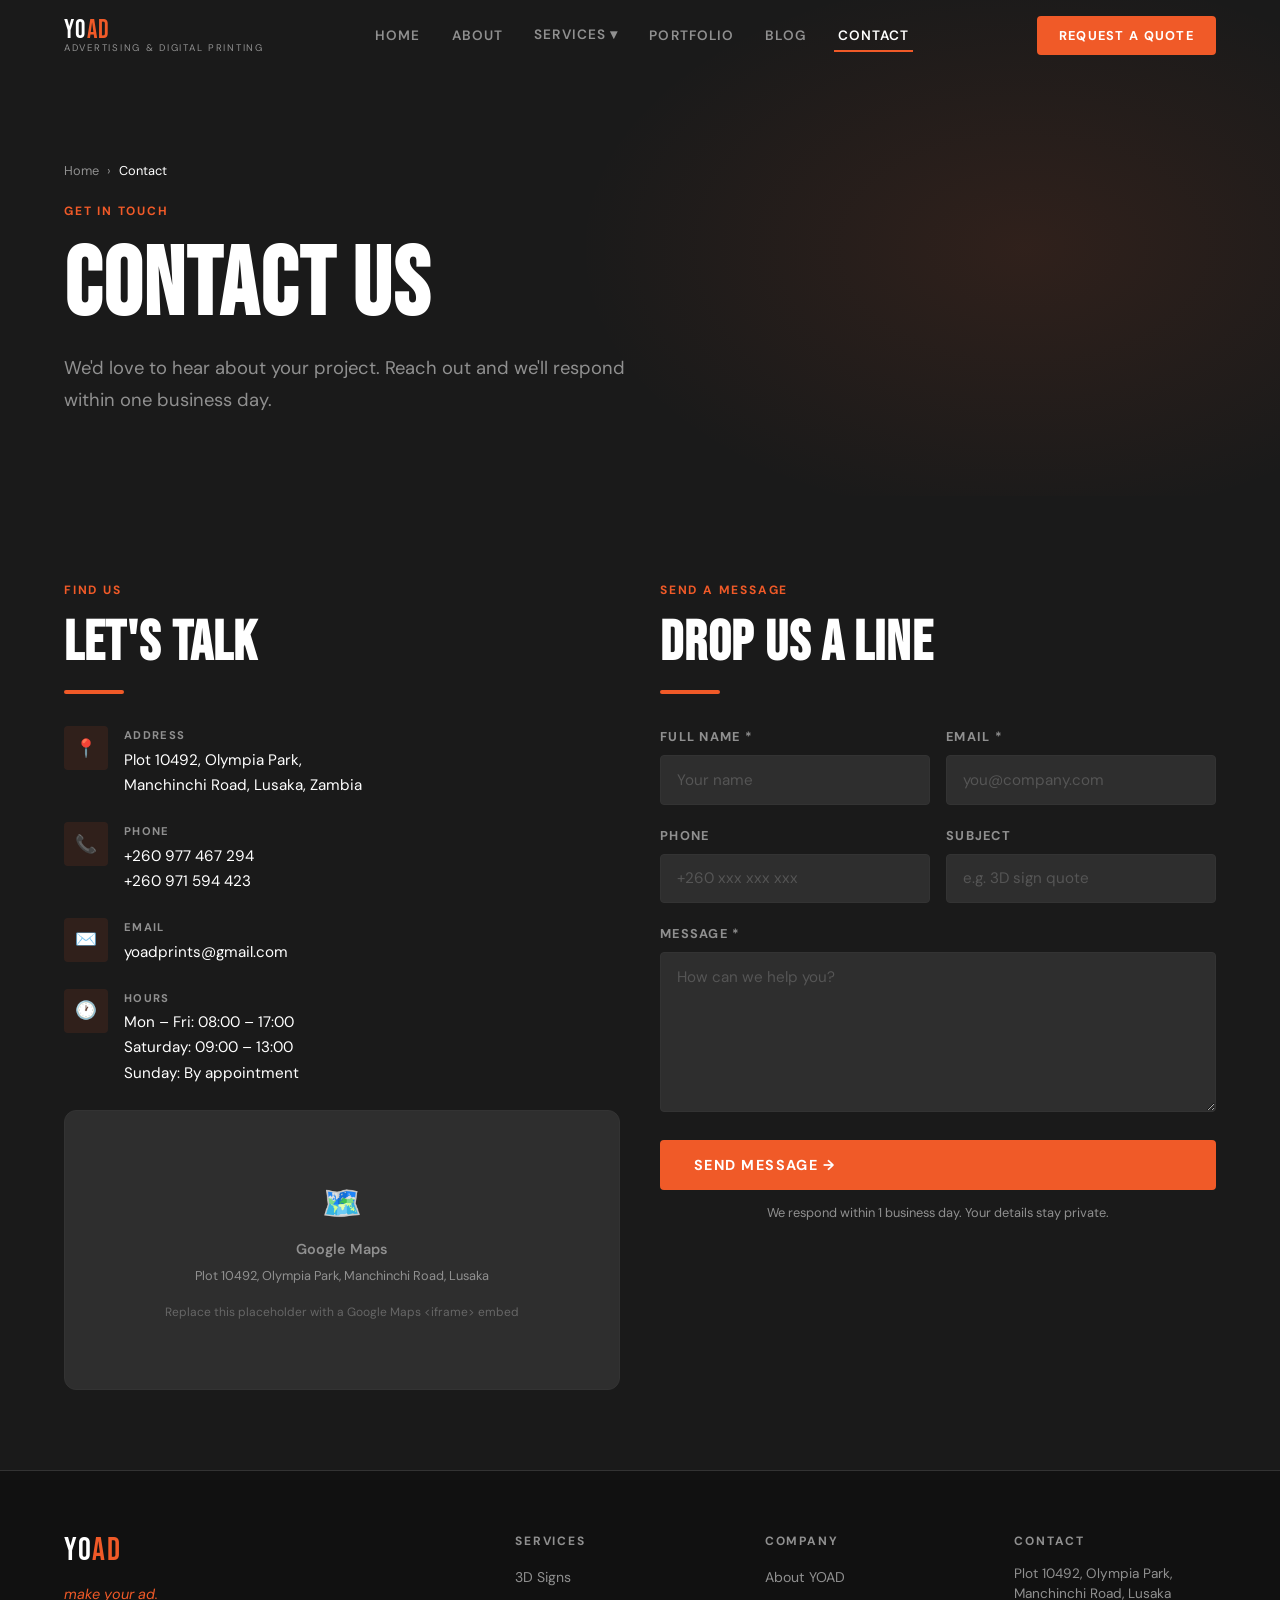
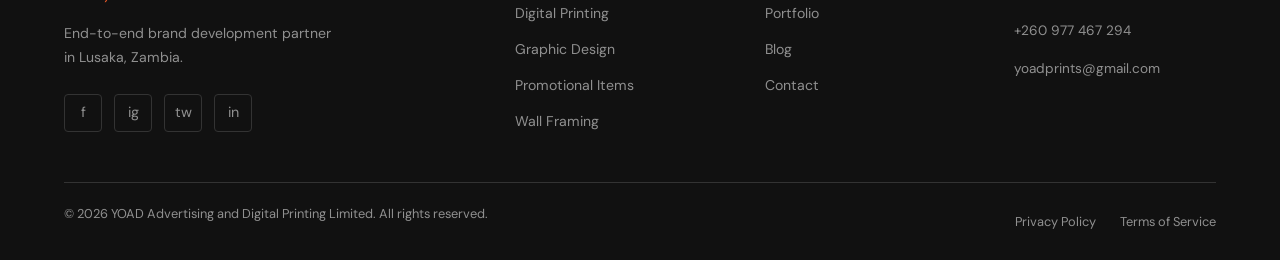
==== contact.html @ f0944f30 "Add files via upload" ====
<!DOCTYPE html>
<html lang="en">
<head>
  <meta charset="UTF-8" />
  <meta name="viewport" content="width=device-width, initial-scale=1.0" />
  <title>Contact YOAD | Advertising & Digital Printing | Lusaka</title>
  <meta name="description" content="Get in touch with YOAD Advertising & Digital Printing. Visit us at Plot 10492, Olympia Park, Manchinchi Road, Lusaka or call +260 977 467 294." />
  <link rel="canonical" href="https://yoad.co.zm/contact.html" />
  <link rel="preconnect" href="https://fonts.googleapis.com" />
  <link rel="preconnect" href="https://fonts.gstatic.com" crossorigin />
  <link href="https://fonts.googleapis.com/css2?family=Bebas+Neue&family=DM+Sans:ital,opsz,wght@0,9..40,300;0,9..40,400;0,9..40,500;0,9..40,700&display=swap" rel="stylesheet" />
  <link rel="stylesheet" href="css/styles.css" />
</head>
<body>
  <a class="skip-link" href="#main-content">Skip to main content</a>

  <header role="banner">
    <nav class="navbar" aria-label="Main navigation">
      <div class="container navbar__inner">
        <a href="index.html" class="navbar__logo" aria-label="YOAD home">
          <span class="navbar__logo-name">YO<span>AD</span></span>
          <span class="navbar__logo-sub">Advertising &amp; Digital Printing</span>
        </a>
        <ul class="navbar__nav" role="list">
          <li><a href="index.html">Home</a></li><li><a href="about.html">About</a></li>
          <li class="nav-dropdown"><a href="services/index.html" class="nav-dropdown__trigger">Services ▾</a>
            <ul class="nav-dropdown__menu" role="list">
              <li><a href="services/3d-signs.html">3D &amp; Indoor/Outdoor Signs</a></li>
              <li><a href="services/digital-printing.html">Digital Printing</a></li>
              <li><a href="services/graphic-design.html">Graphic Design</a></li>
              <li><a href="services/promotional-items.html">Promotional Items</a></li>
              <li><a href="services/wall-framing.html">Wall Framing</a></li>
              <li><a href="services/video-photography.html">Video &amp; Photography</a></li>
              <li><a href="services/website-design.html">Website Design</a></li>
            </ul>
          </li>
          <li><a href="portfolio.html">Portfolio</a></li>
          <li><a href="blog/index.html">Blog</a></li>
          <li><a href="contact.html" class="active">Contact</a></li>
        </ul>
        <div class="navbar__cta"><button class="btn btn-primary btn-sm" data-modal-open>Request a Quote</button></div>
        <button class="navbar__hamburger" aria-label="Open menu" aria-expanded="false"><span></span><span></span><span></span></button>
      </div>
    </nav>
    <nav class="navbar__mobile" aria-label="Mobile navigation">
      <p class="sub-label">Pages</p>
      <a href="index.html">Home</a><a href="about.html">About</a>
      <a href="services/index.html">Services</a><a href="portfolio.html">Portfolio</a>
      <a href="blog/index.html">Blog</a><a href="contact.html">Contact</a>
      <p class="sub-label">Contact</p>
      <a href="tel:+260977467294">+260 977 467 294</a>
      <a href="mailto:yoadprints@gmail.com">yoadprints@gmail.com</a>
    </nav>
  </header>

  <main id="main-content">
    <section class="page-hero" aria-label="Contact page hero">
      <div class="container page-hero__content">
        <nav class="breadcrumb" aria-label="Breadcrumb">
          <a href="index.html">Home</a><span>›</span><span class="current">Contact</span>
        </nav>
        <p class="section-label anim-fade-up">Get In Touch</p>
        <h1 class="anim-fade-up anim-delay-1">Contact Us</h1>
        <p class="lead anim-fade-up anim-delay-2">We'd love to hear about your project. Reach out and we'll respond within one business day.</p>
      </div>
    </section>

    <section class="section" aria-label="Contact details and form">
      <div class="container">
        <div class="grid-2 gap-lg">

          <!-- Contact Info -->
          <div>
            <p class="section-label" data-reveal>Find Us</p>
            <h2 data-reveal data-reveal-delay="1">Let's Talk</h2>
            <div class="accent-line" data-reveal data-reveal-delay="2"></div>

            <div data-reveal data-reveal-delay="2">
              <div class="contact-info-item">
                <div class="contact-info-item__icon" aria-hidden="true">📍</div>
                <div class="contact-info-item__body">
                  <p class="contact-info-item__label">Address</p>
                  <p class="contact-info-item__value">
                    Plot 10492, Olympia Park,<br/>
                    Manchinchi Road, Lusaka, Zambia
                  </p>
                </div>
              </div>

              <div class="contact-info-item">
                <div class="contact-info-item__icon" aria-hidden="true">📞</div>
                <div class="contact-info-item__body">
                  <p class="contact-info-item__label">Phone</p>
                  <p class="contact-info-item__value">
                    <a href="tel:+260977467294">+260 977 467 294</a><br/>
                    <a href="tel:+260971594423">+260 971 594 423</a>
                  </p>
                </div>
              </div>

              <div class="contact-info-item">
                <div class="contact-info-item__icon" aria-hidden="true">✉️</div>
                <div class="contact-info-item__body">
                  <p class="contact-info-item__label">Email</p>
                  <p class="contact-info-item__value">
                    <a href="mailto:yoadprints@gmail.com">yoadprints@gmail.com</a>
                  </p>
                </div>
              </div>

              <div class="contact-info-item">
                <div class="contact-info-item__icon" aria-hidden="true">🕐</div>
                <div class="contact-info-item__body">
                  <p class="contact-info-item__label">Hours</p>
                  <p class="contact-info-item__value">
                    Mon – Fri: 08:00 – 17:00<br/>
                    Saturday: 09:00 – 13:00<br/>
                    Sunday: By appointment
                  </p>
                </div>
              </div>
            </div>

            <!-- Map placeholder -->
            <div class="map-placeholder" data-reveal data-reveal-delay="3" role="img" aria-label="Map showing YOAD location at Plot 10492, Olympia Park, Manchinchi Road, Lusaka">
              <div>
                <p style="font-size:2rem; margin-bottom:0.5rem;">🗺️</p>
                <p style="font-weight:600; margin-bottom:0.25rem;">Google Maps</p>
                <p style="font-size:0.8rem;">Plot 10492, Olympia Park, Manchinchi Road, Lusaka</p>
                <p style="font-size:0.75rem; margin-top:0.75rem; color:#666;">
                  <!-- Replace this div with a Google Maps embed iframe:<br/>
                  Go to maps.google.com → Search the address → Share → Embed a map → Copy iframe code -->
                  Replace this placeholder with a Google Maps &lt;iframe&gt; embed
                </p>
              </div>
            </div>
          </div>

          <!-- Contact Form -->
          <div>
            <p class="section-label" data-reveal>Send a Message</p>
            <h2 data-reveal data-reveal-delay="1">Drop Us a Line</h2>
            <div class="accent-line" data-reveal data-reveal-delay="2"></div>

            <div data-reveal data-reveal-delay="2">
              <!-- Netlify hidden form for detection -->
              <form name="contact" netlify netlify-honeypot="bot-field" hidden>
                <input name="name" /><input name="email" /><input name="phone" />
                <input name="subject" /><textarea name="message"></textarea>
              </form>

              <form data-netlify-form action="/" method="POST">
                <input type="hidden" name="form-name" value="contact" />
                <div class="honeypot" aria-hidden="true">
                  <label>Don't fill this: <input name="bot-field" tabindex="-1" /></label>
                </div>

                <div class="form-row">
                  <div class="form-group">
                    <label class="form-label" for="c-name">Full Name *</label>
                    <input class="form-control" type="text" id="c-name" name="name" required placeholder="Your name" autocomplete="name" />
                  </div>
                  <div class="form-group">
                    <label class="form-label" for="c-email">Email *</label>
                    <input class="form-control" type="email" id="c-email" name="email" required placeholder="you@company.com" autocomplete="email" />
                  </div>
                </div>

                <div class="form-row">
                  <div class="form-group">
                    <label class="form-label" for="c-phone">Phone</label>
                    <input class="form-control" type="tel" id="c-phone" name="phone" placeholder="+260 xxx xxx xxx" autocomplete="tel" />
                  </div>
                  <div class="form-group">
                    <label class="form-label" for="c-subject">Subject</label>
                    <input class="form-control" type="text" id="c-subject" name="subject" placeholder="e.g. 3D sign quote" />
                  </div>
                </div>

                <div class="form-group">
                  <label class="form-label" for="c-message">Message *</label>
                  <textarea class="form-control" id="c-message" name="message" required placeholder="How can we help you?" style="min-height:160px;"></textarea>
                </div>

                <button type="submit" class="btn btn-primary" style="width:100%;">Send Message →</button>
                <p class="form-note" style="text-align:center; margin-top:0.75rem;">We respond within 1 business day. Your details stay private.</p>
              </form>

              <div class="form-success" role="alert">
                <p style="font-size:2rem; margin-bottom:0.5rem;">✅</p>
                <h3>Message sent!</h3>
                <p>Thank you for reaching out — we'll reply within one business day.</p>
              </div>
            </div>
          </div>

        </div>
      </div>
    </section>
  </main>

  <footer class="footer" role="contentinfo">
    <div class="container">
      <div class="footer__grid">
        <div class="footer__brand">
          <p class="footer__brand-name">YO<span>AD</span></p>
          <p class="footer__tagline">make your ad.</p>
          <p class="footer__desc">End-to-end brand development partner in Lusaka, Zambia.</p>
          <div class="footer__social">
            <a href="https://facebook.com/yoadprints" aria-label="Facebook" target="_blank" rel="noopener">f</a>
            <a href="https://instagram.com/yoadprints" aria-label="Instagram" target="_blank" rel="noopener">ig</a>
            <a href="https://twitter.com/yoadprints" aria-label="Twitter" target="_blank" rel="noopener">tw</a>
            <a href="https://linkedin.com/company/yoad-advertising" aria-label="LinkedIn" target="_blank" rel="noopener">in</a>
          </div>
        </div>
        <div class="footer__col"><h4>Services</h4><ul role="list">
          <li><a href="services/3d-signs.html">3D Signs</a></li>
          <li><a href="services/digital-printing.html">Digital Printing</a></li>
          <li><a href="services/graphic-design.html">Graphic Design</a></li>
          <li><a href="services/promotional-items.html">Promotional Items</a></li>
          <li><a href="services/wall-framing.html">Wall Framing</a></li>
        </ul></div>
        <div class="footer__col"><h4>Company</h4><ul role="list">
          <li><a href="about.html">About YOAD</a></li>
          <li><a href="portfolio.html">Portfolio</a></li>
          <li><a href="blog/index.html">Blog</a></li>
          <li><a href="contact.html">Contact</a></li>
        </ul></div>
        <div class="footer__col"><h4>Contact</h4><ul role="list" style="gap:0.75rem;">
          <li style="color:var(--muted); font-size:0.85rem; line-height:1.5;">Plot 10492, Olympia Park,<br/>Manchinchi Road, Lusaka</li>
          <li><a href="tel:+260977467294" style="color:var(--muted); font-size:0.85rem;">+260 977 467 294</a></li>
          <li><a href="mailto:yoadprints@gmail.com" style="color:var(--muted); font-size:0.85rem;">yoadprints@gmail.com</a></li>
        </ul></div>
      </div>
      <div class="footer__bottom">
        <p>&copy; <span id="year"></span> YOAD Advertising and Digital Printing Limited. All rights reserved.</p>
        <div class="footer__bottom-links">
          <a href="privacy.html">Privacy Policy</a>
          <a href="terms.html">Terms of Service</a>
        </div>
      </div>
    </div>
  </footer>

  <!-- Quote Modal -->
  <div class="modal-overlay" role="dialog" aria-modal="true" aria-labelledby="modal-title" aria-hidden="true">
    <div class="modal">
      <button class="modal__close" data-modal-close aria-label="Close">✕</button>
      <p class="section-label">Get Started</p>
      <h2 id="modal-title">Request a Quote</h2>
      <form name="quote-request" netlify netlify-honeypot="bot-field" hidden>
        <input name="name" /><input name="email" /><input name="service" /><textarea name="message"></textarea>
      </form>
      <form data-netlify-form action="/" method="POST">
        <input type="hidden" name="form-name" value="quote-request" />
        <div class="honeypot" aria-hidden="true"><label>Don't fill: <input name="bot-field" tabindex="-1" /></label></div>
        <div class="form-row">
          <div class="form-group"><label class="form-label" for="q-name">Name *</label><input class="form-control" type="text" id="q-name" name="name" required /></div>
          <div class="form-group"><label class="form-label" for="q-email">Email *</label><input class="form-control" type="email" id="q-email" name="email" required /></div>
        </div>
        <div class="form-group"><label class="form-label" for="q-service">Service *</label>
          <select class="form-control" id="q-service" name="service" required>
            <option value="">Select…</option>
            <option>3D Signs</option><option>Digital Printing</option>
            <option>Graphic Design</option><option>Promotional Items</option>
            <option>Wall Framing</option><option>Video &amp; Photography</option>
            <option>Website Design</option><option>Multiple / Not sure</option>
          </select>
        </div>
        <div class="form-group"><label class="form-label" for="q-msg">Details *</label><textarea class="form-control" id="q-msg" name="message" required></textarea></div>
        <button type="submit" class="btn btn-primary" style="width:100%;">Send →</button>
      </form>
      <div class="form-success" role="alert"><p style="font-size:2rem;">✅</p><h3>Sent!</h3><p>We'll respond within one business day.</p></div>
    </div>
  </div>

  <a class="phone-cta-bar" href="tel:+260977467294" aria-label="Call YOAD">📞 +260 977 467 294</a>
  <script>document.getElementById('year').textContent = new Date().getFullYear();</script>
  <script src="js/main.js" defer></script>
</body>
</html>
---- css/styles.css ----
/* =============================================================
   YOAD Advertising & Digital Printing — styles.css
   ---------------------------------------------------------------
   STYLE GUIDE
   Colors:
     --charcoal:   #1A1A1A  (primary dark background)
     --graphite:   #2A2A2A  (card / section backgrounds)
     --orange:     #F05A28  (brand accent — CTAs, highlights)
     --orange-lt:  #FF7A47  (hover state)
     --cream:      #F7F4EF  (light background sections)
     --white:      #FFFFFF
     --muted:      #888888  (secondary text)
     --border:     #333333  (subtle borders)

   Fonts:
     Display / Headings : 'Bebas Neue'  (bold, impactful)
     Body               : 'DM Sans'    (clean, readable)

   Spacing scale (rem):
     xs  0.25   sm  0.5   md  1   lg  1.5   xl  2.5   2xl  4   3xl  6

   Buttons:
     .btn-primary  → orange fill, white text, uppercase
     .btn-outline  → transparent, orange border/text
     .btn-ghost    → no border, underline on hover

   Breakpoints:
     mobile   < 768px
     tablet   768px – 1024px
     desktop  > 1024px
   ============================================================= */

/* 1. CSS VARIABLES & RESET
   ============================================================= */
:root {
  --charcoal: #1A1A1A;
  --graphite: #242424;
  --graphite-lt: #2E2E2E;
  --orange: #F05A28;
  --orange-lt: #FF7A47;
  --orange-dk: #C8451C;
  --cream: #F7F4EF;
  --white: #FFFFFF;
  --muted: #909090;
  --border: #333333;
  --text: #E8E8E8;
  --text-dk: #1A1A1A;

  --font-display: 'Bebas Neue', 'Arial Black', sans-serif;
  --font-body: 'DM Sans', 'Helvetica Neue', Arial, sans-serif;

  --radius: 4px;
  --radius-lg: 12px;
  --transition: 0.22s ease;
  --shadow: 0 4px 24px rgba(0,0,0,0.35);
  --shadow-orange: 0 4px 20px rgba(240,90,40,0.3);

  --container: 1200px;
  --gap: 1.5rem;
}

*, *::before, *::after { box-sizing: border-box; margin: 0; padding: 0; }
html { scroll-behavior: smooth; font-size: 16px; }
body {
  font-family: var(--font-body);
  background: var(--charcoal);
  color: var(--text);
  line-height: 1.65;
  overflow-x: hidden;
}
img { display: block; max-width: 100%; height: auto; }
a { color: inherit; text-decoration: none; }
ul { list-style: none; }
button { cursor: pointer; font-family: var(--font-body); border: none; background: none; }
input, textarea, select { font-family: var(--font-body); }

/* 2. SKIP LINK (Accessibility)
   ============================================================= */
.skip-link {
  position: absolute;
  top: -100%;
  left: 1rem;
  background: var(--orange);
  color: var(--white);
  padding: 0.5rem 1rem;
  border-radius: var(--radius);
  font-weight: 700;
  z-index: 9999;
  transition: top 0.2s;
}
.skip-link:focus { top: 1rem; }

/* 3. TYPOGRAPHY
   ============================================================= */
h1, h2, h3, h4, h5, h6 {
  font-family: var(--font-display);
  line-height: 1.1;
  letter-spacing: 0.02em;
  color: var(--white);
}
h1 { font-size: clamp(3rem, 8vw, 6rem); }
h2 { font-size: clamp(2rem, 5vw, 3.5rem); }
h3 { font-size: clamp(1.4rem, 3vw, 2rem); }
h4 { font-size: 1.25rem; }
p { margin-bottom: 1rem; }
p:last-child { margin-bottom: 0; }
.text-orange { color: var(--orange); }
.text-muted { color: var(--muted); }
.text-cream { color: var(--cream); }
.uppercase { text-transform: uppercase; }
.lead { font-size: 1.15rem; line-height: 1.75; color: var(--muted); }

/* Section label */
.section-label {
  display: inline-block;
  font-family: var(--font-body);
  font-size: 0.75rem;
  font-weight: 700;
  text-transform: uppercase;
  letter-spacing: 0.15em;
  color: var(--orange);
  margin-bottom: 0.75rem;
}

/* 4. LAYOUT
   ============================================================= */
.container {
  max-width: var(--container);
  margin: 0 auto;
  padding: 0 1.5rem;
}
.section { padding: 5rem 0; }
.section--cream {
  background: var(--cream);
  color: var(--text-dk);
}
.section--cream h2,
.section--cream h3,
.section--cream h4,
.section--cream .section-label { color: var(--text-dk); }
.section--cream .section-label { color: var(--orange-dk); }
.section--cream .text-muted { color: #555; }
.section--graphite { background: var(--graphite); }
.section--dark { background: #111; }

.grid-2 { display: grid; grid-template-columns: 1fr 1fr; gap: var(--gap); }
.grid-3 { display: grid; grid-template-columns: repeat(3, 1fr); gap: var(--gap); }
.grid-4 { display: grid; grid-template-columns: repeat(4, 1fr); gap: var(--gap); }
.flex { display: flex; }
.flex-center { align-items: center; justify-content: center; }
.flex-between { align-items: center; justify-content: space-between; }
.flex-wrap { flex-wrap: wrap; }
.gap-sm { gap: 0.75rem; }
.gap { gap: 1.5rem; }
.gap-lg { gap: 2.5rem; }
.mt-sm { margin-top: 0.5rem; }
.mt { margin-top: 1rem; }
.mt-lg { margin-top: 2rem; }
.mb-lg { margin-bottom: 2rem; }
.text-center { text-align: center; }

/* 5. BUTTONS
   ============================================================= */
.btn {
  display: inline-flex;
  align-items: center;
  gap: 0.5rem;
  padding: 0.85rem 2rem;
  font-family: var(--font-body);
  font-size: 0.9rem;
  font-weight: 700;
  text-transform: uppercase;
  letter-spacing: 0.1em;
  border-radius: var(--radius);
  transition: all var(--transition);
  cursor: pointer;
  white-space: nowrap;
}
.btn:focus-visible {
  outline: 3px solid var(--orange);
  outline-offset: 3px;
}
.btn-primary {
  background: var(--orange);
  color: var(--white);
  border: 2px solid var(--orange);
}
.btn-primary:hover {
  background: var(--orange-lt);
  border-color: var(--orange-lt);
  transform: translateY(-2px);
  box-shadow: var(--shadow-orange);
}
.btn-outline {
  background: transparent;
  color: var(--white);
  border: 2px solid rgba(255,255,255,0.4);
}
.btn-outline:hover {
  border-color: var(--orange);
  color: var(--orange);
}
.btn-outline-orange {
  background: transparent;
  color: var(--orange);
  border: 2px solid var(--orange);
}
.btn-outline-orange:hover {
  background: var(--orange);
  color: var(--white);
}
.btn-ghost {
  background: transparent;
  color: var(--muted);
  border: 2px solid transparent;
  padding-left: 0;
}
.btn-ghost:hover { color: var(--white); }
.btn-sm { padding: 0.55rem 1.25rem; font-size: 0.8rem; }
.btn-lg { padding: 1.1rem 2.5rem; font-size: 1rem; }

/* 6. NAVBAR
   ============================================================= */
.navbar {
  position: fixed;
  top: 0; left: 0; right: 0;
  z-index: 1000;
  padding: 1rem 0;
  transition: background var(--transition), padding var(--transition), box-shadow var(--transition);
}
.navbar.scrolled {
  background: rgba(26,26,26,0.97);
  padding: 0.65rem 0;
  box-shadow: 0 2px 20px rgba(0,0,0,0.5);
  backdrop-filter: blur(10px);
}
.navbar__inner {
  display: flex;
  align-items: center;
  justify-content: space-between;
}
.navbar__logo {
  display: flex;
  flex-direction: column;
  line-height: 1;
}
.navbar__logo-name {
  font-family: var(--font-display);
  font-size: 1.6rem;
  letter-spacing: 0.05em;
  color: var(--white);
}
.navbar__logo-name span { color: var(--orange); }
.navbar__logo-sub {
  font-size: 0.6rem;
  letter-spacing: 0.18em;
  text-transform: uppercase;
  color: var(--muted);
}
.navbar__nav {
  display: flex;
  align-items: center;
  gap: 0.25rem;
}
.navbar__nav a {
  padding: 0.5rem 0.85rem;
  font-size: 0.85rem;
  font-weight: 600;
  text-transform: uppercase;
  letter-spacing: 0.08em;
  color: var(--muted);
  border-radius: var(--radius);
  transition: color var(--transition);
  position: relative;
}
.navbar__nav a::after {
  content: '';
  position: absolute;
  bottom: 0; left: 50%;
  width: 0; height: 2px;
  background: var(--orange);
  transition: width var(--transition), left var(--transition);
}
.navbar__nav a:hover, .navbar__nav a.active {
  color: var(--white);
}
.navbar__nav a:hover::after, .navbar__nav a.active::after {
  width: 80%; left: 10%;
}
/* Dropdown */
.nav-dropdown { position: relative; }
.nav-dropdown__trigger { display: flex; align-items: center; gap: 0.3rem; }
.nav-dropdown__menu {
  position: absolute;
  top: calc(100% + 0.75rem);
  left: 50%;
  transform: translateX(-50%);
  min-width: 220px;
  background: var(--graphite);
  border: 1px solid var(--border);
  border-radius: var(--radius-lg);
  padding: 0.5rem;
  opacity: 0;
  pointer-events: none;
  transition: opacity var(--transition), transform var(--transition);
  transform: translateX(-50%) translateY(-8px);
  box-shadow: var(--shadow);
}
.nav-dropdown:hover .nav-dropdown__menu,
.nav-dropdown:focus-within .nav-dropdown__menu {
  opacity: 1;
  pointer-events: all;
  transform: translateX(-50%) translateY(0);
}
.nav-dropdown__menu a {
  display: block;
  padding: 0.6rem 1rem;
  font-size: 0.82rem;
  color: var(--muted);
  border-radius: var(--radius);
  text-transform: none;
  letter-spacing: 0;
  font-weight: 500;
}
.nav-dropdown__menu a:hover {
  color: var(--white);
  background: rgba(240,90,40,0.1);
}
.navbar__cta { margin-left: 1rem; }
/* Hamburger */
.navbar__hamburger {
  display: none;
  flex-direction: column;
  gap: 5px;
  padding: 0.5rem;
  cursor: pointer;
}
.navbar__hamburger span {
  display: block;
  width: 24px; height: 2px;
  background: var(--white);
  transition: all var(--transition);
  border-radius: 2px;
}
.navbar__hamburger.open span:nth-child(1) {
  transform: rotate(45deg) translate(5px,5px);
}
.navbar__hamburger.open span:nth-child(2) { opacity: 0; }
.navbar__hamburger.open span:nth-child(3) {
  transform: rotate(-45deg) translate(5px,-5px);
}
/* Mobile menu */
.navbar__mobile {
  display: none;
  position: fixed;
  inset: 0;
  background: var(--charcoal);
  z-index: 999;
  padding: 5rem 2rem 2rem;
  flex-direction: column;
  gap: 0.5rem;
  overflow-y: auto;
}
.navbar__mobile.open { display: flex; }
.navbar__mobile a {
  font-family: var(--font-display);
  font-size: 2rem;
  letter-spacing: 0.05em;
  color: var(--muted);
  padding: 0.5rem 0;
  border-bottom: 1px solid var(--border);
  transition: color var(--transition);
}
.navbar__mobile a:hover { color: var(--orange); }
.navbar__mobile .sub-label {
  font-family: var(--font-body);
  font-size: 0.7rem;
  text-transform: uppercase;
  letter-spacing: 0.15em;
  color: var(--orange);
  margin-top: 1.5rem;
  margin-bottom: 0.25rem;
}

/* 7. HERO
   ============================================================= */
.hero {
  position: relative;
  min-height: 100vh;
  display: flex;
  align-items: center;
  overflow: hidden;
  background: var(--charcoal);
}
.hero__bg {
  position: absolute;
  inset: 0;
  background:
    radial-gradient(ellipse 60% 60% at 70% 50%, rgba(240,90,40,0.12) 0%, transparent 70%),
    radial-gradient(ellipse 40% 80% at 20% 80%, rgba(240,90,40,0.06) 0%, transparent 60%);
}
.hero__grid-lines {
  position: absolute;
  inset: 0;
  background-image:
    linear-gradient(rgba(255,255,255,0.03) 1px, transparent 1px),
    linear-gradient(90deg, rgba(255,255,255,0.03) 1px, transparent 1px);
  background-size: 60px 60px;
}
.hero__content {
  position: relative;
  z-index: 2;
  max-width: 780px;
}
.hero__eyebrow {
  display: inline-flex;
  align-items: center;
  gap: 0.75rem;
  font-size: 0.75rem;
  font-weight: 700;
  text-transform: uppercase;
  letter-spacing: 0.2em;
  color: var(--orange);
  margin-bottom: 1.5rem;
}
.hero__eyebrow::before {
  content: '';
  display: block;
  width: 32px; height: 2px;
  background: var(--orange);
}
.hero__title {
  font-size: clamp(4rem, 10vw, 7.5rem);
  line-height: 0.95;
  margin-bottom: 1.5rem;
}
.hero__title em {
  font-style: normal;
  color: var(--orange);
  display: block;
}
.hero__desc {
  font-size: 1.1rem;
  color: var(--muted);
  max-width: 500px;
  margin-bottom: 2.5rem;
  line-height: 1.75;
}
.hero__ctas {
  display: flex;
  gap: 1rem;
  flex-wrap: wrap;
}
.hero__scroll {
  position: absolute;
  bottom: 2rem;
  left: 50%;
  transform: translateX(-50%);
  display: flex;
  flex-direction: column;
  align-items: center;
  gap: 0.5rem;
  font-size: 0.7rem;
  letter-spacing: 0.15em;
  text-transform: uppercase;
  color: var(--muted);
}
.hero__scroll-line {
  width: 1px; height: 48px;
  background: linear-gradient(to bottom, var(--orange), transparent);
  animation: scrollLine 1.5s ease-in-out infinite;
}
@keyframes scrollLine {
  0% { transform: scaleY(0); transform-origin: top; }
  50% { transform: scaleY(1); transform-origin: top; }
  51% { transform: scaleY(1); transform-origin: bottom; }
  100% { transform: scaleY(0); transform-origin: bottom; }
}
/* Stats strip */
.hero__stats {
  position: absolute;
  bottom: 0; right: 0;
  display: flex;
  gap: 0;
}
.hero__stat {
  padding: 1.5rem 2rem;
  border-left: 1px solid var(--border);
  background: rgba(26,26,26,0.8);
  backdrop-filter: blur(10px);
  text-align: center;
}
.hero__stat-num {
  font-family: var(--font-display);
  font-size: 2rem;
  color: var(--orange);
  line-height: 1;
}
.hero__stat-label {
  font-size: 0.7rem;
  text-transform: uppercase;
  letter-spacing: 0.1em;
  color: var(--muted);
  margin-top: 0.25rem;
}

/* 8. SERVICE CARDS
   ============================================================= */
.service-card {
  position: relative;
  background: var(--graphite);
  border: 1px solid var(--border);
  border-radius: var(--radius-lg);
  padding: 2rem;
  transition: all var(--transition);
  overflow: hidden;
  display: flex;
  flex-direction: column;
}
.service-card::before {
  content: '';
  position: absolute;
  top: 0; left: 0;
  width: 0; height: 3px;
  background: var(--orange);
  transition: width 0.4s ease;
}
.service-card:hover { border-color: rgba(240,90,40,0.3); transform: translateY(-4px); box-shadow: var(--shadow); }
.service-card:hover::before { width: 100%; }
.service-card__icon {
  width: 52px; height: 52px;
  background: rgba(240,90,40,0.1);
  border-radius: var(--radius);
  display: flex;
  align-items: center;
  justify-content: center;
  margin-bottom: 1.25rem;
  font-size: 1.5rem;
}
.service-card__num {
  font-family: var(--font-display);
  font-size: 3rem;
  color: rgba(240,90,40,0.12);
  position: absolute;
  top: 1rem; right: 1.5rem;
  line-height: 1;
}
.service-card h3 { font-size: 1.5rem; margin-bottom: 0.75rem; }
.service-card p { color: var(--muted); font-size: 0.9rem; line-height: 1.7; flex: 1; }
.service-card__link {
  display: inline-flex;
  align-items: center;
  gap: 0.4rem;
  font-size: 0.8rem;
  font-weight: 700;
  text-transform: uppercase;
  letter-spacing: 0.1em;
  color: var(--orange);
  margin-top: 1.5rem;
  transition: gap var(--transition);
}
.service-card__link:hover { gap: 0.75rem; }

/* 9. PORTFOLIO GRID
   ============================================================= */
.portfolio-grid {
  display: grid;
  grid-template-columns: repeat(3, 1fr);
  gap: 1rem;
}
.portfolio-card {
  position: relative;
  aspect-ratio: 4/3;
  overflow: hidden;
  border-radius: var(--radius-lg);
  background: var(--graphite);
}
.portfolio-card--wide { grid-column: span 2; }
.portfolio-card__img {
  width: 100%; height: 100%;
  object-fit: cover;
  transition: transform 0.5s ease;
}
.portfolio-card:hover .portfolio-card__img { transform: scale(1.06); }
.portfolio-card__overlay {
  position: absolute;
  inset: 0;
  background: linear-gradient(to top, rgba(0,0,0,0.85) 0%, transparent 60%);
  display: flex;
  flex-direction: column;
  justify-content: flex-end;
  padding: 1.5rem;
  opacity: 0;
  transition: opacity var(--transition);
}
.portfolio-card:hover .portfolio-card__overlay { opacity: 1; }
.portfolio-card__tag {
  font-size: 0.7rem;
  font-weight: 700;
  text-transform: uppercase;
  letter-spacing: 0.12em;
  color: var(--orange);
  margin-bottom: 0.25rem;
}
.portfolio-card__title {
  font-family: var(--font-display);
  font-size: 1.3rem;
  color: var(--white);
}
.portfolio-card__placeholder {
  width: 100%; height: 100%;
  display: flex;
  align-items: center;
  justify-content: center;
  font-size: 3rem;
  background: linear-gradient(135deg, var(--graphite) 0%, var(--graphite-lt) 100%);
}

/* 10. TESTIMONIALS / QUOTE BLOCK
   ============================================================= */
.quote-block {
  border-left: 4px solid var(--orange);
  padding: 1.5rem 2rem;
  background: var(--graphite);
  border-radius: 0 var(--radius-lg) var(--radius-lg) 0;
}
.quote-block p {
  font-family: var(--font-display);
  font-size: 1.5rem;
  line-height: 1.3;
  color: var(--white);
}
.quote-block cite {
  display: block;
  margin-top: 1rem;
  font-style: normal;
  font-size: 0.85rem;
  color: var(--muted);
}

/* 11. PROCESS / STEPS
   ============================================================= */
.steps { display: flex; gap: 0; position: relative; }
.steps::before {
  content: '';
  position: absolute;
  top: 24px; left: 24px; right: 24px;
  height: 2px;
  background: linear-gradient(to right, var(--orange), transparent);
}
.step {
  flex: 1;
  position: relative;
  padding: 0 1rem;
  text-align: center;
}
.step__num {
  width: 48px; height: 48px;
  background: var(--orange);
  border-radius: 50%;
  display: flex;
  align-items: center;
  justify-content: center;
  font-family: var(--font-display);
  font-size: 1.2rem;
  color: var(--white);
  margin: 0 auto 1rem;
  position: relative;
  z-index: 1;
}
.step h4 { font-size: 1rem; margin-bottom: 0.5rem; }
.step p { font-size: 0.85rem; color: var(--muted); }

/* 12. FORMS
   ============================================================= */
.form-group { margin-bottom: 1.25rem; }
.form-label {
  display: block;
  font-size: 0.8rem;
  font-weight: 700;
  text-transform: uppercase;
  letter-spacing: 0.1em;
  color: var(--muted);
  margin-bottom: 0.5rem;
}
.section--cream .form-label { color: #555; }
.form-control {
  width: 100%;
  padding: 0.85rem 1rem;
  background: var(--graphite-lt);
  border: 1px solid var(--border);
  border-radius: var(--radius);
  color: var(--white);
  font-size: 0.95rem;
  transition: border-color var(--transition), box-shadow var(--transition);
}
.section--cream .form-control {
  background: var(--white);
  color: var(--text-dk);
  border-color: #ddd;
}
.form-control:focus {
  outline: none;
  border-color: var(--orange);
  box-shadow: 0 0 0 3px rgba(240,90,40,0.15);
}
.form-control::placeholder { color: #555; }
.section--cream .form-control::placeholder { color: #aaa; }
textarea.form-control { resize: vertical; min-height: 140px; }
select.form-control { appearance: none; cursor: pointer; }
.form-row { display: grid; grid-template-columns: 1fr 1fr; gap: 1rem; }
.honeypot { display: none !important; }
.form-note { font-size: 0.8rem; color: var(--muted); margin-top: 0.5rem; }
.form-success {
  display: none;
  background: rgba(34,197,94,0.1);
  border: 1px solid rgba(34,197,94,0.3);
  border-radius: var(--radius-lg);
  padding: 1.5rem;
  text-align: center;
  color: #4ade80;
}

/* 13. MODAL
   ============================================================= */
.modal-overlay {
  position: fixed;
  inset: 0;
  background: rgba(0,0,0,0.8);
  z-index: 2000;
  display: flex;
  align-items: center;
  justify-content: center;
  padding: 1rem;
  opacity: 0;
  pointer-events: none;
  transition: opacity var(--transition);
  backdrop-filter: blur(4px);
}
.modal-overlay.open { opacity: 1; pointer-events: all; }
.modal {
  background: var(--graphite);
  border: 1px solid var(--border);
  border-radius: var(--radius-lg);
  padding: 2.5rem;
  max-width: 600px;
  width: 100%;
  max-height: 90vh;
  overflow-y: auto;
  position: relative;
  transform: scale(0.95);
  transition: transform var(--transition);
}
.modal-overlay.open .modal { transform: scale(1); }
.modal__close {
  position: absolute;
  top: 1rem; right: 1rem;
  width: 36px; height: 36px;
  border-radius: 50%;
  border: 1px solid var(--border);
  color: var(--muted);
  display: flex;
  align-items: center;
  justify-content: center;
  font-size: 1.1rem;
  transition: all var(--transition);
  cursor: pointer;
  background: none;
}
.modal__close:hover { border-color: var(--orange); color: var(--orange); }
.modal__close:focus-visible { outline: 3px solid var(--orange); outline-offset: 3px; }
.modal h2 { font-size: 2rem; margin-bottom: 0.5rem; }
.modal .lead { margin-bottom: 2rem; }

/* 14. BLOG CARDS
   ============================================================= */
.blog-card {
  background: var(--graphite);
  border: 1px solid var(--border);
  border-radius: var(--radius-lg);
  overflow: hidden;
  transition: all var(--transition);
  display: flex;
  flex-direction: column;
}
.blog-card:hover { transform: translateY(-4px); box-shadow: var(--shadow); border-color: rgba(240,90,40,0.2); }
.blog-card__img {
  aspect-ratio: 16/9;
  background: var(--graphite-lt);
  overflow: hidden;
  display: flex;
  align-items: center;
  justify-content: center;
  font-size: 3rem;
}
.blog-card__body { padding: 1.5rem; flex: 1; display: flex; flex-direction: column; }
.blog-card__meta {
  display: flex;
  gap: 1rem;
  font-size: 0.75rem;
  color: var(--muted);
  margin-bottom: 0.75rem;
}
.blog-card__tag {
  color: var(--orange);
  font-weight: 700;
  text-transform: uppercase;
  letter-spacing: 0.08em;
}
.blog-card h3 { font-size: 1.3rem; margin-bottom: 0.75rem; line-height: 1.2; }
.blog-card p { font-size: 0.9rem; color: var(--muted); flex: 1; }
.blog-card__link {
  display: inline-flex;
  align-items: center;
  gap: 0.4rem;
  font-size: 0.8rem;
  font-weight: 700;
  text-transform: uppercase;
  letter-spacing: 0.1em;
  color: var(--orange);
  margin-top: 1rem;
  transition: gap var(--transition);
}
.blog-card__link:hover { gap: 0.75rem; }

/* 15. CONTACT SECTION
   ============================================================= */
.contact-info-item {
  display: flex;
  gap: 1rem;
  margin-bottom: 1.5rem;
}
.contact-info-item__icon {
  width: 44px; height: 44px;
  background: rgba(240,90,40,0.1);
  border-radius: var(--radius);
  display: flex;
  align-items: center;
  justify-content: center;
  font-size: 1.1rem;
  flex-shrink: 0;
  color: var(--orange);
}
.contact-info-item__body {}
.contact-info-item__label {
  font-size: 0.7rem;
  font-weight: 700;
  text-transform: uppercase;
  letter-spacing: 0.12em;
  color: var(--muted);
  margin-bottom: 0.2rem;
}
.contact-info-item__value { font-size: 0.95rem; color: var(--white); }
.contact-info-item__value a { color: var(--white); transition: color var(--transition); }
.contact-info-item__value a:hover { color: var(--orange); }
.map-placeholder {
  width: 100%; height: 280px;
  background: var(--graphite-lt);
  border-radius: var(--radius-lg);
  border: 1px solid var(--border);
  display: flex;
  align-items: center;
  justify-content: center;
  color: var(--muted);
  font-size: 0.9rem;
  text-align: center;
  margin-top: 1.5rem;
}

/* 16. FOOTER
   ============================================================= */
.footer {
  background: #111;
  padding: 4rem 0 0;
  border-top: 1px solid var(--border);
}
.footer__grid {
  display: grid;
  grid-template-columns: 2fr 1fr 1fr 1fr;
  gap: 3rem;
  padding-bottom: 3rem;
}
.footer__brand {}
.footer__brand-name {
  font-family: var(--font-display);
  font-size: 2rem;
  letter-spacing: 0.05em;
  color: var(--white);
  line-height: 1;
}
.footer__brand-name span { color: var(--orange); }
.footer__tagline {
  font-style: italic;
  color: var(--orange);
  font-size: 0.9rem;
  margin: 0.25rem 0 1rem;
}
.footer__desc { font-size: 0.88rem; color: var(--muted); line-height: 1.7; max-width: 280px; }
.footer__social {
  display: flex;
  gap: 0.75rem;
  margin-top: 1.5rem;
}
.footer__social a {
  width: 38px; height: 38px;
  border: 1px solid var(--border);
  border-radius: var(--radius);
  display: flex;
  align-items: center;
  justify-content: center;
  color: var(--muted);
  font-size: 0.9rem;
  transition: all var(--transition);
}
.footer__social a:hover { border-color: var(--orange); color: var(--orange); background: rgba(240,90,40,0.1); }
.footer__col h4 {
  font-family: var(--font-body);
  font-size: 0.75rem;
  font-weight: 700;
  text-transform: uppercase;
  letter-spacing: 0.15em;
  color: var(--muted);
  margin-bottom: 1rem;
}
.footer__col ul { display: flex; flex-direction: column; gap: 0.6rem; }
.footer__col ul li a {
  font-size: 0.88rem;
  color: var(--muted);
  transition: color var(--transition);
}
.footer__col ul li a:hover { color: var(--orange); }
.footer__bottom {
  border-top: 1px solid var(--border);
  padding: 1.25rem 0;
  display: flex;
  align-items: center;
  justify-content: space-between;
  flex-wrap: wrap;
  gap: 1rem;
}
.footer__bottom p { font-size: 0.8rem; color: var(--muted); }
.footer__bottom-links {
  display: flex;
  gap: 1.5rem;
}
.footer__bottom-links a {
  font-size: 0.8rem;
  color: var(--muted);
  transition: color var(--transition);
}
.footer__bottom-links a:hover { color: var(--orange); }

/* 17. PAGE HERO (inner pages)
   ============================================================= */
.page-hero {
  padding: 10rem 0 5rem;
  background: var(--charcoal);
  position: relative;
  overflow: hidden;
}
.page-hero::before {
  content: '';
  position: absolute;
  inset: 0;
  background: radial-gradient(ellipse 50% 80% at 80% 50%, rgba(240,90,40,0.1) 0%, transparent 70%);
}
.page-hero__content { position: relative; z-index: 1; }
.page-hero h1 { margin-bottom: 0.75rem; }
.page-hero .lead { max-width: 600px; }
.breadcrumb {
  display: flex;
  gap: 0.5rem;
  align-items: center;
  font-size: 0.8rem;
  color: var(--muted);
  margin-bottom: 1rem;
}
.breadcrumb a { color: var(--muted); transition: color var(--transition); }
.breadcrumb a:hover { color: var(--orange); }
.breadcrumb span { color: var(--muted); }
.breadcrumb .current { color: var(--white); }

/* 18. PRICING CARDS
   ============================================================= */
.pricing-card {
  background: var(--graphite);
  border: 1px solid var(--border);
  border-radius: var(--radius-lg);
  padding: 2rem;
  position: relative;
  transition: all var(--transition);
}
.pricing-card--featured {
  border-color: var(--orange);
  box-shadow: var(--shadow-orange);
}
.pricing-card__badge {
  position: absolute;
  top: -12px; left: 50%;
  transform: translateX(-50%);
  background: var(--orange);
  color: var(--white);
  font-size: 0.7rem;
  font-weight: 700;
  text-transform: uppercase;
  letter-spacing: 0.1em;
  padding: 0.3rem 1rem;
  border-radius: 100px;
}
.pricing-card__name { font-size: 0.8rem; font-weight: 700; text-transform: uppercase; letter-spacing: 0.12em; color: var(--orange); margin-bottom: 0.5rem; }
.pricing-card__price { font-family: var(--font-display); font-size: 3rem; color: var(--white); line-height: 1; }
.pricing-card__price sup { font-size: 1.2rem; }
.pricing-card__period { font-size: 0.8rem; color: var(--muted); margin-bottom: 1.5rem; }
.pricing-card__features { margin-bottom: 2rem; }
.pricing-card__features li { display: flex; gap: 0.5rem; align-items: flex-start; font-size: 0.88rem; color: var(--muted); margin-bottom: 0.6rem; }
.pricing-card__features li::before { content: '✓'; color: var(--orange); font-weight: 700; flex-shrink: 0; }

/* 19. MOBILE PHONE CTA BAR
   ============================================================= */
.phone-cta-bar {
  display: none;
  position: fixed;
  bottom: 0; left: 0; right: 0;
  z-index: 900;
  background: var(--orange);
  padding: 0.85rem 1.5rem;
  align-items: center;
  justify-content: center;
  gap: 0.75rem;
  text-decoration: none;
  color: var(--white);
  font-weight: 700;
  font-size: 0.95rem;
  box-shadow: 0 -4px 20px rgba(240,90,40,0.4);
}

/* 20. UTILITY / MISC
   ============================================================= */
.divider { height: 1px; background: var(--border); margin: 0; }
.tag {
  display: inline-block;
  padding: 0.3rem 0.75rem;
  background: rgba(240,90,40,0.1);
  color: var(--orange);
  font-size: 0.75rem;
  font-weight: 700;
  text-transform: uppercase;
  letter-spacing: 0.1em;
  border-radius: 100px;
}
.tag--dark { background: var(--graphite); color: var(--muted); }
.checklist { display: flex; flex-direction: column; gap: 0.6rem; }
.checklist li {
  display: flex; gap: 0.75rem; align-items: flex-start;
  font-size: 0.9rem; color: var(--muted);
}
.checklist li::before { content: '◆'; color: var(--orange); font-size: 0.6rem; margin-top: 0.35rem; flex-shrink: 0; }
.accent-line { width: 60px; height: 4px; background: var(--orange); border-radius: 2px; margin: 1rem 0 2rem; }
.section--cream .accent-line { background: var(--orange-dk); }

/* Focus styles */
:focus-visible {
  outline: 3px solid var(--orange);
  outline-offset: 3px;
}

/* 21. ANIMATIONS
   ============================================================= */
@keyframes fadeUp {
  from { opacity: 0; transform: translateY(24px); }
  to   { opacity: 1; transform: translateY(0); }
}
@keyframes fadeIn {
  from { opacity: 0; } to { opacity: 1; }
}
.anim-fade-up { animation: fadeUp 0.6s ease both; }
.anim-delay-1 { animation-delay: 0.1s; }
.anim-delay-2 { animation-delay: 0.2s; }
.anim-delay-3 { animation-delay: 0.3s; }
.anim-delay-4 { animation-delay: 0.4s; }

/* Intersection observer animations */
[data-reveal] { opacity: 0; transform: translateY(30px); transition: opacity 0.6s ease, transform 0.6s ease; }
[data-reveal].revealed { opacity: 1; transform: translateY(0); }
[data-reveal-delay="1"] { transition-delay: 0.1s; }
[data-reveal-delay="2"] { transition-delay: 0.2s; }
[data-reveal-delay="3"] { transition-delay: 0.3s; }
[data-reveal-delay="4"] { transition-delay: 0.4s; }

/* 22. RESPONSIVE
   ============================================================= */
@media (max-width: 1024px) {
  .grid-4 { grid-template-columns: repeat(2, 1fr); }
  .footer__grid { grid-template-columns: 1fr 1fr; gap: 2rem; }
  .hero__stats { display: none; }
}

@media (max-width: 768px) {
  .section { padding: 3.5rem 0; }
  .grid-2, .grid-3 { grid-template-columns: 1fr; }
  .grid-4 { grid-template-columns: 1fr 1fr; }
  .form-row { grid-template-columns: 1fr; }
  .portfolio-grid { grid-template-columns: 1fr 1fr; }
  .portfolio-card--wide { grid-column: span 1; }
  .steps { flex-direction: column; gap: 1.5rem; }
  .steps::before { display: none; }
  .navbar__nav, .navbar__cta { display: none; }
  .navbar__hamburger { display: flex; }
  .phone-cta-bar { display: flex; }
  .footer__grid { grid-template-columns: 1fr; gap: 2rem; }
  .footer__desc { max-width: none; }
  .footer__bottom { flex-direction: column; text-align: center; }
  .hero__title { font-size: clamp(3rem, 12vw, 5rem); }
  .modal { padding: 1.5rem; margin: 0.5rem; }
}

@media (max-width: 480px) {
  .grid-4 { grid-template-columns: 1fr; }
  .portfolio-grid { grid-template-columns: 1fr; }
  .hero__ctas { flex-direction: column; align-items: flex-start; }
  .btn-lg { width: 100%; justify-content: center; }
}
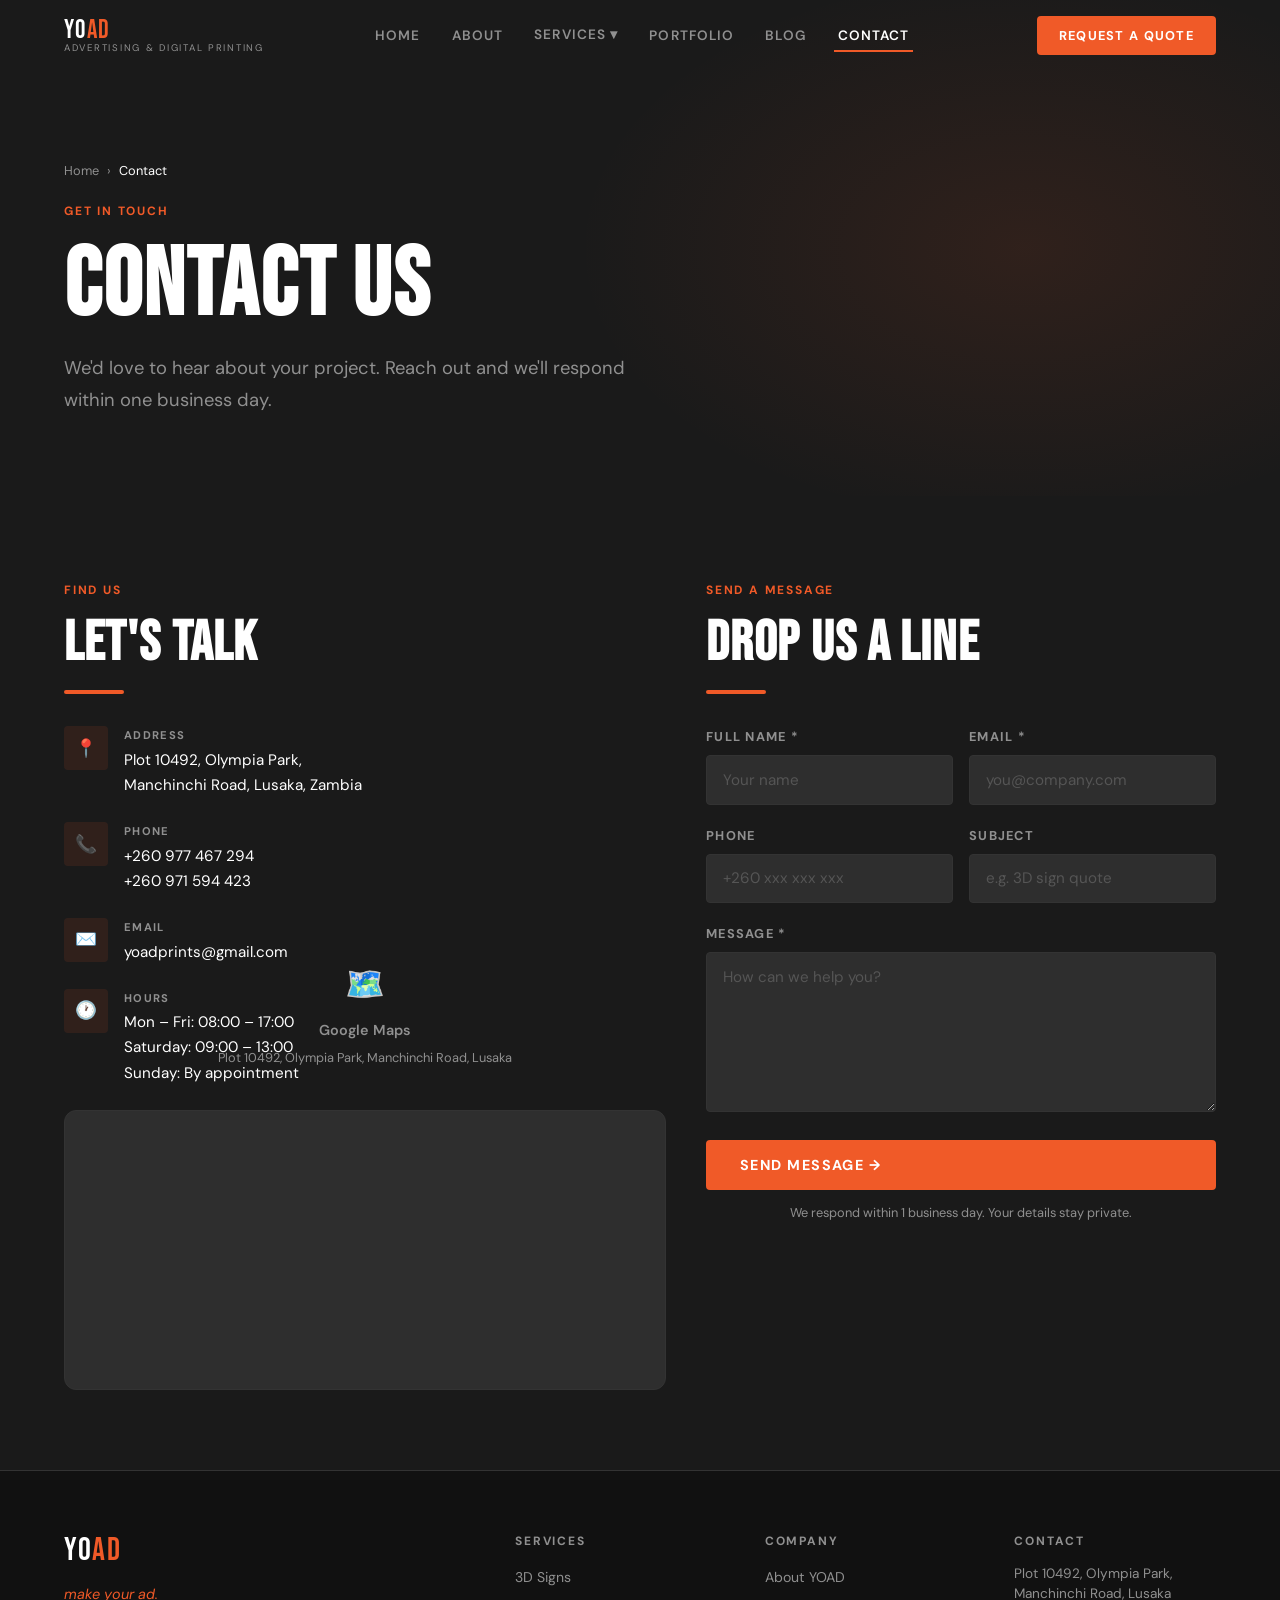
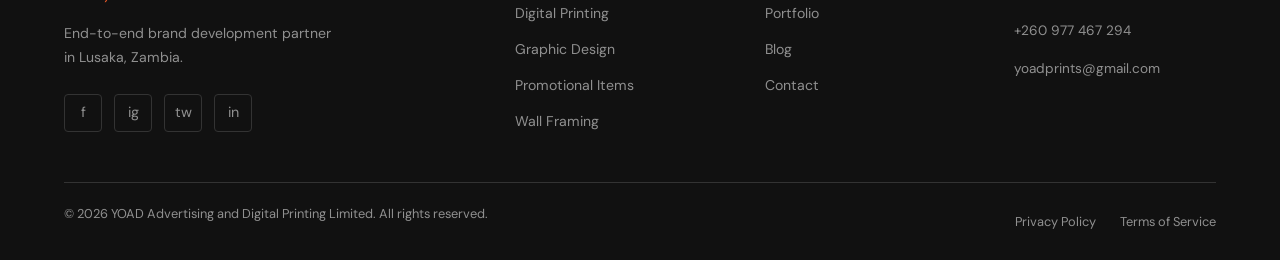
==== commit 6c4f2f06: "Update contact.html Added Map" ====
--- a/contact.html
+++ b/contact.html
@@ -128,9 +128,7 @@
                 <p style="font-weight:600; margin-bottom:0.25rem;">Google Maps</p>
                 <p style="font-size:0.8rem;">Plot 10492, Olympia Park, Manchinchi Road, Lusaka</p>
                 <p style="font-size:0.75rem; margin-top:0.75rem; color:#666;">
-                  <!-- Replace this div with a Google Maps embed iframe:<br/>
-                  Go to maps.google.com → Search the address → Share → Embed a map → Copy iframe code -->
-                  Replace this placeholder with a Google Maps &lt;iframe&gt; embed
+                  <iframe src="https://www.google.com/maps/embed?pb=!1m18!1m12!1m3!1d523.5670866362883!2d28.30201880487437!3d-15.396663930890261!2m3!1f0!2f0!3f0!3m2!1i1024!2i768!4f13.1!3m3!1m2!1s0x19408baf19d7b7ad%3A0xd06967f627c435fb!2sYOAD%20Advertising%20and%20Digital%20Printing!5e1!3m2!1sen!2szm!4v1773148694400!5m2!1sen!2szm" width="600" height="450" style="border:0;" allowfullscreen="" loading="lazy" referrerpolicy="no-referrer-when-downgrade"></iframe>
                 </p>
               </div>
             </div>
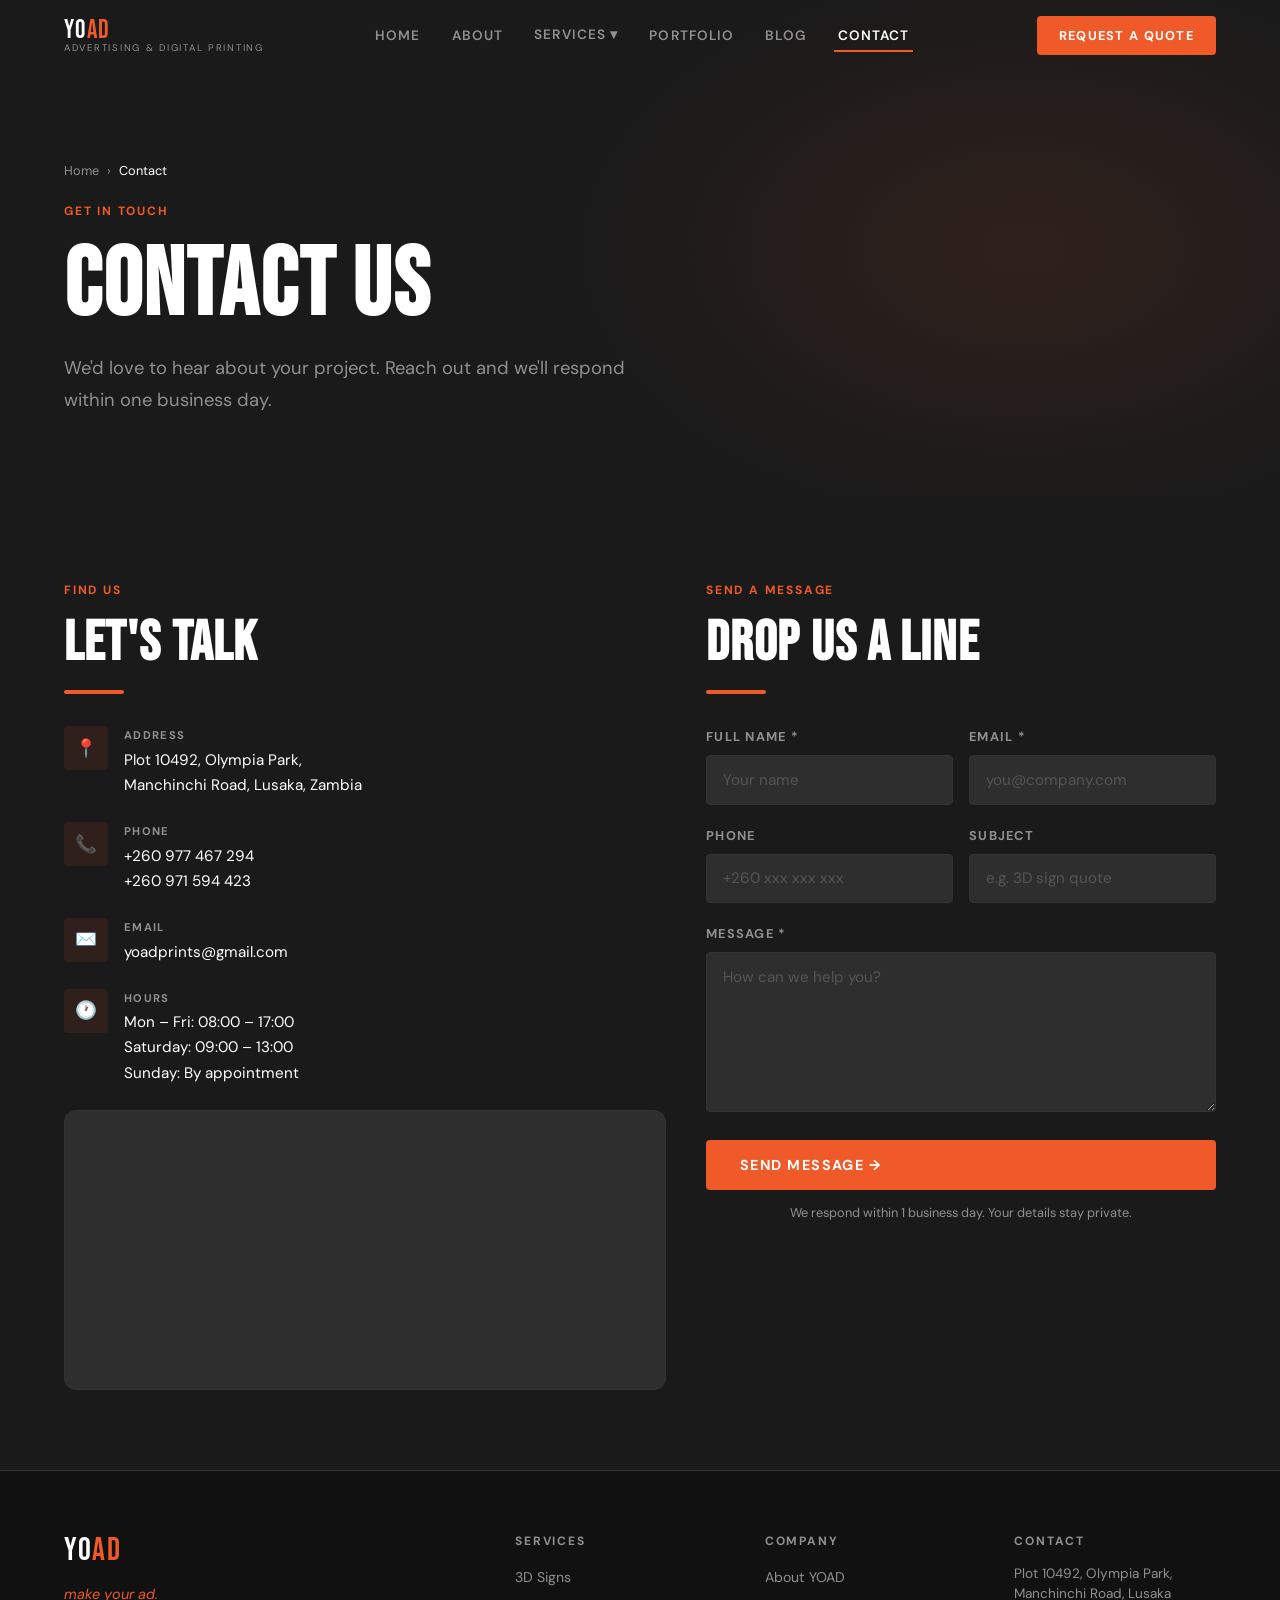
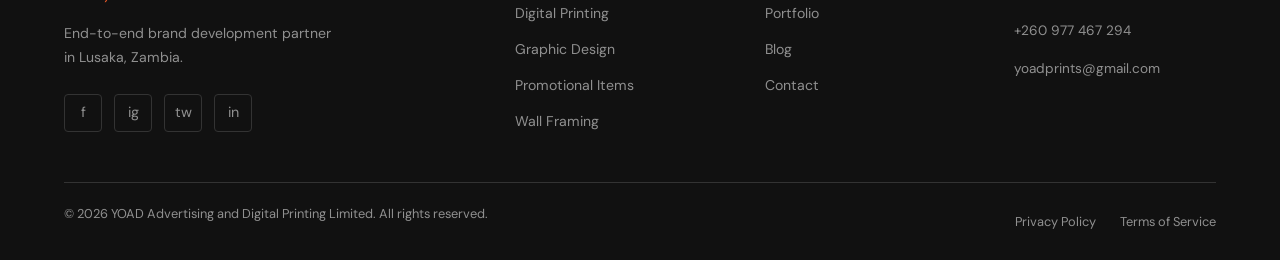
==== commit 1b500cd7: "Update contact.html Added Map Final" ====
--- a/contact.html
+++ b/contact.html
@@ -124,12 +124,7 @@
             <!-- Map placeholder -->
             <div class="map-placeholder" data-reveal data-reveal-delay="3" role="img" aria-label="Map showing YOAD location at Plot 10492, Olympia Park, Manchinchi Road, Lusaka">
               <div>
-                <p style="font-size:2rem; margin-bottom:0.5rem;">🗺️</p>
-                <p style="font-weight:600; margin-bottom:0.25rem;">Google Maps</p>
-                <p style="font-size:0.8rem;">Plot 10492, Olympia Park, Manchinchi Road, Lusaka</p>
-                <p style="font-size:0.75rem; margin-top:0.75rem; color:#666;">
                   <iframe src="https://www.google.com/maps/embed?pb=!1m18!1m12!1m3!1d523.5670866362883!2d28.30201880487437!3d-15.396663930890261!2m3!1f0!2f0!3f0!3m2!1i1024!2i768!4f13.1!3m3!1m2!1s0x19408baf19d7b7ad%3A0xd06967f627c435fb!2sYOAD%20Advertising%20and%20Digital%20Printing!5e1!3m2!1sen!2szm!4v1773148694400!5m2!1sen!2szm" width="600" height="450" style="border:0;" allowfullscreen="" loading="lazy" referrerpolicy="no-referrer-when-downgrade"></iframe>
-                </p>
               </div>
             </div>
           </div>
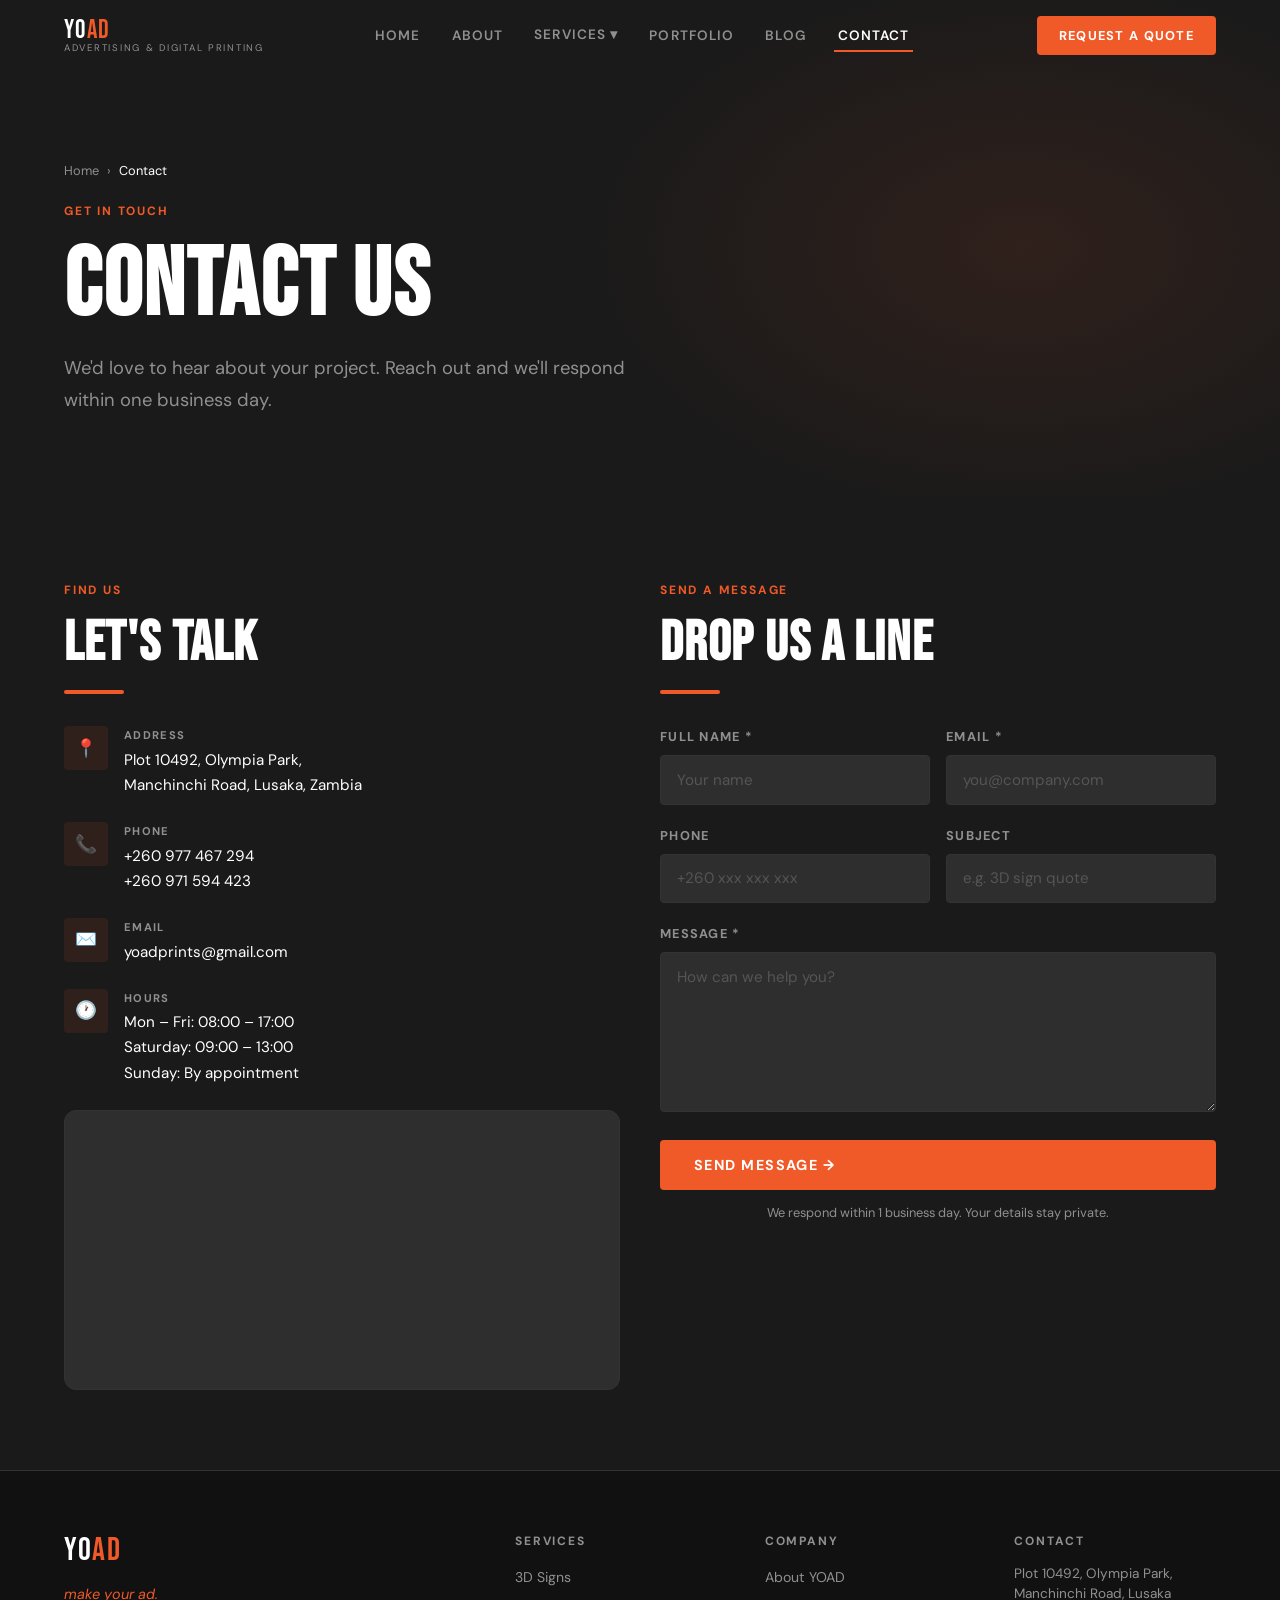
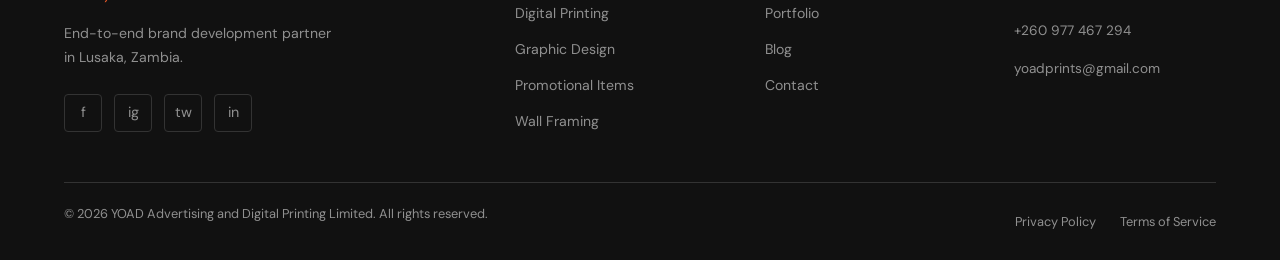
==== commit 3c35efc1: "Update contact.html" ====
--- a/contact.html
+++ b/contact.html
@@ -124,7 +124,7 @@
             <!-- Map placeholder -->
             <div class="map-placeholder" data-reveal data-reveal-delay="3" role="img" aria-label="Map showing YOAD location at Plot 10492, Olympia Park, Manchinchi Road, Lusaka">
               <div>
-                  <iframe src="https://www.google.com/maps/embed?pb=!1m18!1m12!1m3!1d523.5670866362883!2d28.30201880487437!3d-15.396663930890261!2m3!1f0!2f0!3f0!3m2!1i1024!2i768!4f13.1!3m3!1m2!1s0x19408baf19d7b7ad%3A0xd06967f627c435fb!2sYOAD%20Advertising%20and%20Digital%20Printing!5e1!3m2!1sen!2szm!4v1773148694400!5m2!1sen!2szm" width="600" height="450" style="border:0;" allowfullscreen="" loading="lazy" referrerpolicy="no-referrer-when-downgrade"></iframe>
+                  <iframe src="https://www.google.com/maps/embed?pb=!1m18!1m12!1m3!1d523.5670866362883!2d28.30201880487437!3d-15.396663930890261!2m3!1f0!2f0!3f0!3m2!1i1024!2i768!4f13.1!3m3!1m2!1s0x19408baf19d7b7ad%3A0xd06967f627c435fb!2sYOAD%20Advertising%20and%20Digital%20Printing!5e1!3m2!1sen!2szm!4v1773148694400!5m2!1sen!2szm" width="400" height="250" style="border:0;" allowfullscreen="" loading="lazy" referrerpolicy="no-referrer-when-downgrade"></iframe>
               </div>
             </div>
           </div>
